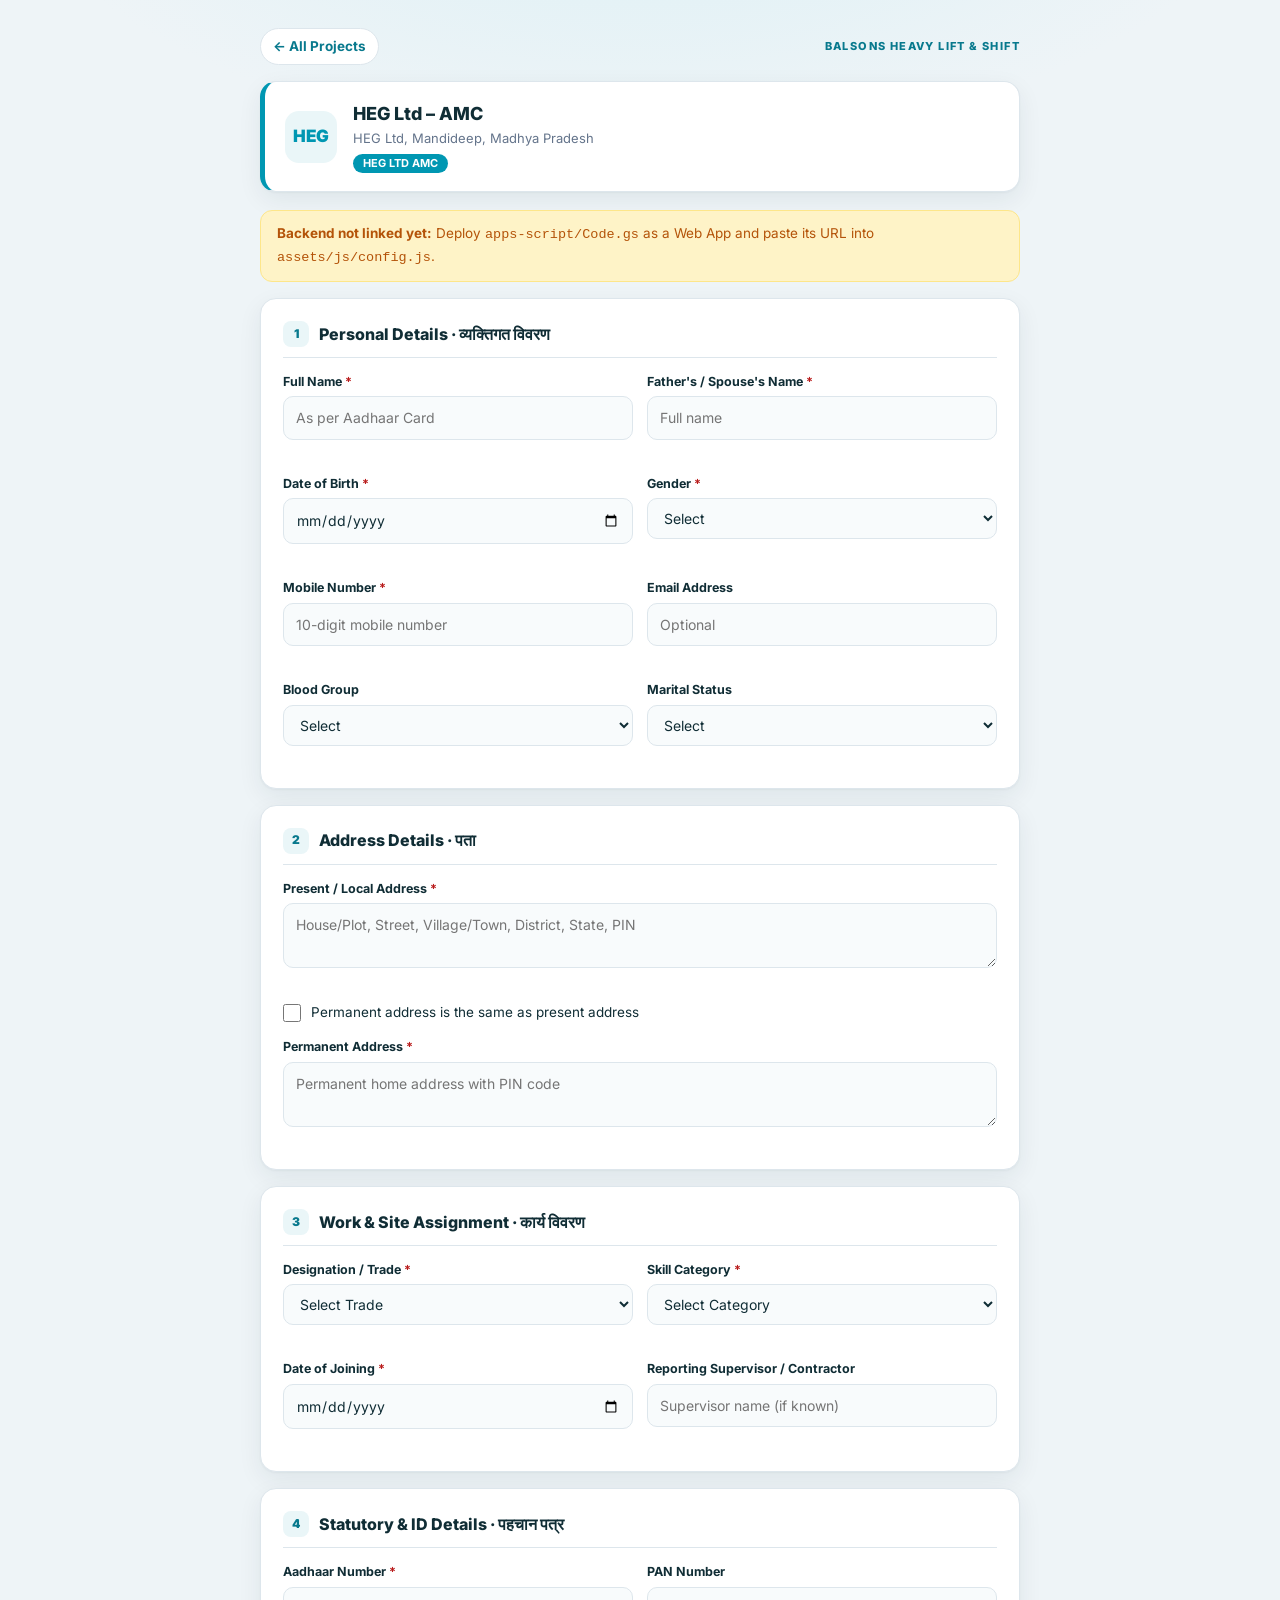
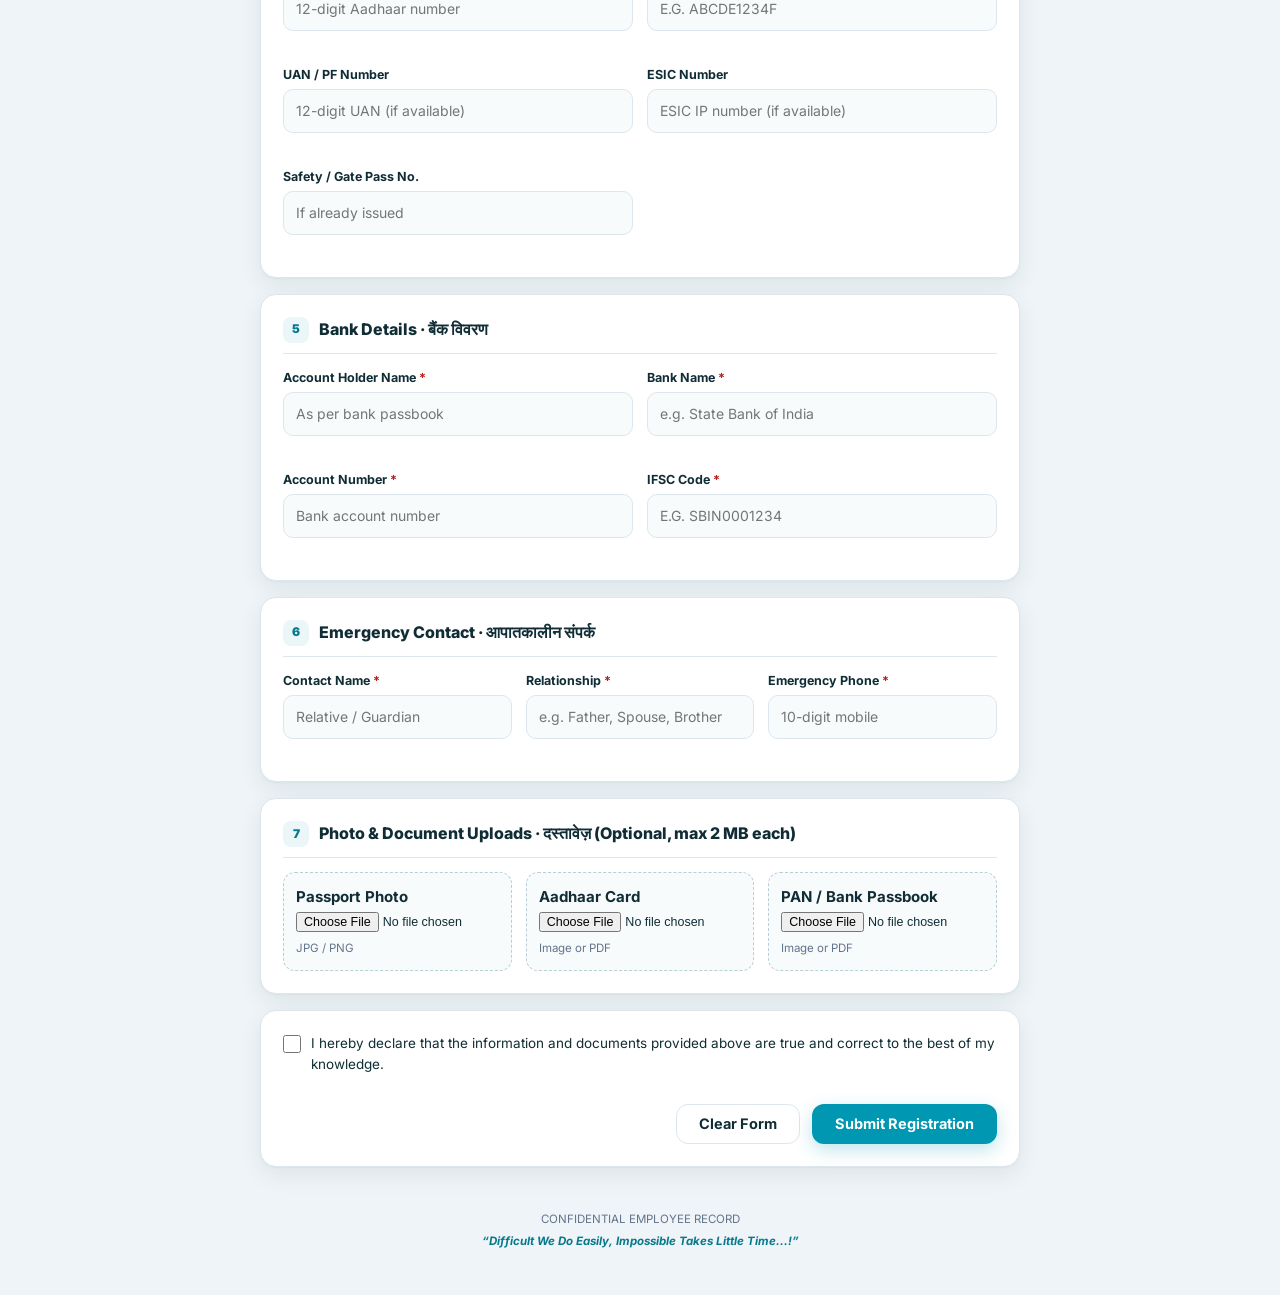
==== register-heg-amc.html @ c3052156 "Initial BALSONS Employee Registration platform" ====
<!DOCTYPE html>
<html lang="en">
<head>
  <meta charset="UTF-8" />
  <meta name="viewport" content="width=device-width,initial-scale=1,viewport-fit=cover" />
  <meta name="theme-color" content="#0097B2" />
  <title>BALSONS | HEG Ltd – AMC Registration</title>
  <link rel="preconnect" href="https://fonts.gstatic.com" crossorigin />
  <link href="https://fonts.googleapis.com/css2?family=Inter:wght@400;600;700;800;900&display=swap" rel="stylesheet" />
  <link rel="stylesheet" href="assets/css/styles.css" />
</head>
<body data-project="heg-amc">
  <main id="app" class="wrap"></main>

  <footer class="foot">
    CONFIDENTIAL EMPLOYEE RECORD
    <div class="slogan">“Difficult We Do Easily, Impossible Takes Little Time...!”</div>
  </footer>

  <script src="assets/js/config.js"></script>
  <script src="assets/js/app.js"></script>
</body>
</html>
---- assets/css/styles.css ----
:root {
  --brand: #0097b2;
  --brand-dark: #08798d;
  --brand-soft: #eaf6f8;
  --ink: #102d35;
  --muted: #64748b;
  --line: #dde6ec;
  --bg: #eef4f7;
  --card: #ffffff;
  --ok: #0f766e;
  --ok-soft: #ccfbf1;
  --err: #b91c1c;
  --err-soft: #fee2e2;
  --warn: #b45309;
  --warn-soft: #fef3c7;
  --radius: 16px;
  --shadow: 0 1px 2px rgba(16, 45, 53, 0.04), 0 8px 24px rgba(16, 45, 53, 0.07);
}

* {
  box-sizing: border-box;
  margin: 0;
  padding: 0;
}

body {
  font: 15px/1.55 'Inter', system-ui, -apple-system, 'Segoe UI', sans-serif;
  color: var(--ink);
  background: radial-gradient(900px 420px at 50% -150px, #dbf0f5, transparent 70%), var(--bg);
  min-height: 100vh;
  display: flex;
  flex-direction: column;
  align-items: center;
  padding: 28px 16px 48px;
  -webkit-font-smoothing: antialiased;
}

.wrap {
  width: min(760px, 100%);
}

.wrap-narrow {
  width: min(620px, 100%);
}

.brand-head {
  text-align: center;
  margin-bottom: 22px;
}

.logo {
  height: 56px;
  width: auto;
  margin-bottom: 12px;
}

.eyebrow {
  font-size: 11px;
  font-weight: 800;
  letter-spacing: 1.4px;
  color: var(--brand-dark);
  text-transform: uppercase;
}

h1 {
  font-size: clamp(22px, 5vw, 30px);
  font-weight: 900;
  line-height: 1.2;
  margin: 4px 0 6px;
}

.sub {
  color: var(--muted);
  font-size: 14px;
}

.sub span {
  display: block;
  font-size: 13px;
  margin-top: 2px;
}

/* Portal Cards */
.list {
  display: grid;
  gap: 14px;
  margin-top: 22px;
}

a.p {
  display: flex;
  align-items: center;
  gap: 16px;
  background: var(--card);
  border: 1px solid var(--line);
  border-radius: var(--radius);
  padding: 20px;
  text-decoration: none;
  color: inherit;
  box-shadow: var(--shadow);
  transition: 0.18s ease;
}

a.p:hover,
a.p:focus-visible {
  border-color: var(--brand);
  transform: translateY(-2px);
  box-shadow: 0 12px 28px rgba(0, 151, 178, 0.16);
  outline: none;
}

.ic {
  width: 52px;
  height: 52px;
  border-radius: 14px;
  background: var(--brand-soft);
  color: var(--brand);
  display: grid;
  place-items: center;
  flex: none;
  font-weight: 900;
  font-size: 17px;
}

.p b {
  display: block;
  font-size: 17px;
  font-weight: 800;
}

.p small {
  display: block;
  color: var(--muted);
  font-size: 13px;
}

.p code {
  display: inline-block;
  margin-top: 6px;
  font: 700 11px/1 'Inter', sans-serif;
  background: var(--brand);
  color: #fff;
  border-radius: 99px;
  padding: 4px 10px;
  letter-spacing: 0.3px;
}

.go {
  margin-left: auto;
  width: 38px;
  height: 38px;
  border-radius: 50%;
  background: var(--brand);
  color: #fff;
  display: grid;
  place-items: center;
  flex: none;
}

.go svg {
  width: 18px;
  height: 18px;
  stroke: currentColor;
  fill: none;
  stroke-width: 2.5;
  stroke-linecap: round;
  stroke-linejoin: round;
}

/* Registration Form Layout */
.topbar {
  display: flex;
  align-items: center;
  justify-content: space-between;
  gap: 12px;
  margin-bottom: 16px;
}

.back-link {
  display: inline-flex;
  align-items: center;
  gap: 6px;
  color: var(--brand-dark);
  text-decoration: none;
  font-weight: 700;
  font-size: 13.5px;
  padding: 7px 12px;
  border-radius: 99px;
  background: var(--card);
  border: 1px solid var(--line);
  transition: 0.15s ease;
}

.back-link:hover {
  border-color: var(--brand);
  background: var(--brand-soft);
}

.project-banner {
  background: var(--card);
  border: 1px solid var(--line);
  border-left: 5px solid var(--brand);
  border-radius: var(--radius);
  padding: 18px 20px;
  box-shadow: var(--shadow);
  display: flex;
  align-items: center;
  gap: 16px;
  margin-bottom: 18px;
}

.project-banner .meta b {
  display: block;
  font-size: 18px;
  font-weight: 800;
}

.project-banner .meta small {
  display: block;
  color: var(--muted);
  font-size: 13px;
}

.project-banner code {
  display: inline-block;
  margin-top: 6px;
  font: 700 11px/1 'Inter', sans-serif;
  background: var(--brand);
  color: #fff;
  border-radius: 99px;
  padding: 4px 10px;
}

.alert {
  padding: 12px 16px;
  border-radius: 12px;
  font-size: 13.5px;
  margin-bottom: 16px;
  border: 1px solid transparent;
}

.alert-warn {
  background: var(--warn-soft);
  color: var(--warn);
  border-color: #fde68a;
}

.alert-err {
  background: var(--err-soft);
  color: var(--err);
  border-color: #fecaca;
}

.alert-ok {
  background: var(--ok-soft);
  color: var(--ok);
  border-color: #99f6e4;
}

.card {
  background: var(--card);
  border: 1px solid var(--line);
  border-radius: var(--radius);
  padding: 22px;
  box-shadow: var(--shadow);
  margin-bottom: 16px;
}

.card-title {
  display: flex;
  align-items: center;
  gap: 10px;
  font-size: 16px;
  font-weight: 800;
  margin-bottom: 14px;
  padding-bottom: 10px;
  border-bottom: 1px solid var(--line);
}

.step-badge {
  width: 26px;
  height: 26px;
  border-radius: 8px;
  background: var(--brand-soft);
  color: var(--brand-dark);
  display: grid;
  place-items: center;
  font-size: 12px;
  font-weight: 900;
  flex: none;
}

.grid-2 {
  display: grid;
  grid-template-columns: repeat(2, minmax(0, 1fr));
  gap: 14px;
}

.grid-3 {
  display: grid;
  grid-template-columns: repeat(3, minmax(0, 1fr));
  gap: 14px;
}

.full {
  grid-column: 1 / -1;
}

@media (max-width: 640px) {
  .grid-2,
  .grid-3 {
    grid-template-columns: 1fr;
  }
}

.field {
  display: flex;
  flex-direction: column;
  gap: 5px;
}

.field label {
  font-size: 12.5px;
  font-weight: 700;
  color: var(--ink);
}

.req {
  color: var(--err);
}

.hint {
  font-size: 11.5px;
  color: var(--muted);
}

.field input,
.field select,
.field textarea {
  width: 100%;
  font: inherit;
  font-size: 14px;
  color: var(--ink);
  background: #f8fbfc;
  border: 1px solid var(--line);
  border-radius: 10px;
  padding: 10px 12px;
  transition: 0.15s ease;
}

.field input:focus,
.field select:focus,
.field textarea:focus {
  outline: none;
  background: #fff;
  border-color: var(--brand);
  box-shadow: 0 0 0 3px rgba(0, 151, 178, 0.14);
}

.field input.invalid,
.field select.invalid,
.field textarea.invalid {
  border-color: var(--err);
  background: #fffafa;
}

.field-err {
  font-size: 11.5px;
  color: var(--err);
  font-weight: 600;
  min-height: 15px;
}

.check-row {
  display: flex;
  align-items: flex-start;
  gap: 10px;
  font-size: 13.5px;
  cursor: pointer;
}

.check-row input[type='checkbox'] {
  width: 18px;
  height: 18px;
  margin-top: 2px;
  accent-color: var(--brand);
  flex: none;
}

.file-box {
  border: 1.5px dashed #b9ced7;
  border-radius: 12px;
  padding: 12px;
  background: #f8fbfc;
}

.file-box input[type='file'] {
  width: 100%;
  font-size: 12.5px;
  background: transparent;
  border: none;
  padding: 4px 0;
}

.file-status {
  font-size: 11.5px;
  color: var(--muted);
  margin-top: 4px;
}

.actions {
  display: flex;
  flex-wrap: wrap;
  gap: 12px;
  justify-content: flex-end;
  margin-top: 8px;
}

.btn {
  appearance: none;
  border: 1px solid transparent;
  border-radius: 12px;
  padding: 12px 22px;
  font: 700 14.5px/1 'Inter', sans-serif;
  cursor: pointer;
  transition: 0.16s ease;
  display: inline-flex;
  align-items: center;
  justify-content: center;
  gap: 8px;
}

.btn-primary {
  background: var(--brand);
  color: #fff;
  box-shadow: 0 6px 18px rgba(0, 151, 178, 0.25);
}

.btn-primary:hover:not(:disabled) {
  background: var(--brand-dark);
  transform: translateY(-1px);
}

.btn-primary:disabled {
  opacity: 0.65;
  cursor: not-allowed;
}

.btn-ghost {
  background: var(--card);
  color: var(--ink);
  border-color: var(--line);
}

.btn-ghost:hover {
  border-color: var(--brand);
  color: var(--brand-dark);
}

.success-panel {
  text-align: center;
  padding: 32px 24px;
}

.success-icon {
  width: 60px;
  height: 60px;
  border-radius: 50%;
  background: var(--ok-soft);
  color: var(--ok);
  display: grid;
  place-items: center;
  font-size: 28px;
  font-weight: 900;
  margin: 0 auto 14px;
}

.reg-id {
  display: inline-block;
  margin: 12px 0;
  padding: 8px 16px;
  border-radius: 99px;
  background: var(--brand-soft);
  color: var(--brand-dark);
  font-weight: 800;
  font-size: 15px;
  letter-spacing: 0.4px;
}

.foot {
  margin-top: 28px;
  font-size: 11.5px;
  color: var(--muted);
  text-align: center;
}

.slogan {
  font-style: italic;
  font-weight: 700;
  color: var(--brand-dark);
  margin-top: 4px;
}

.hidden {
  display: none !important;
}
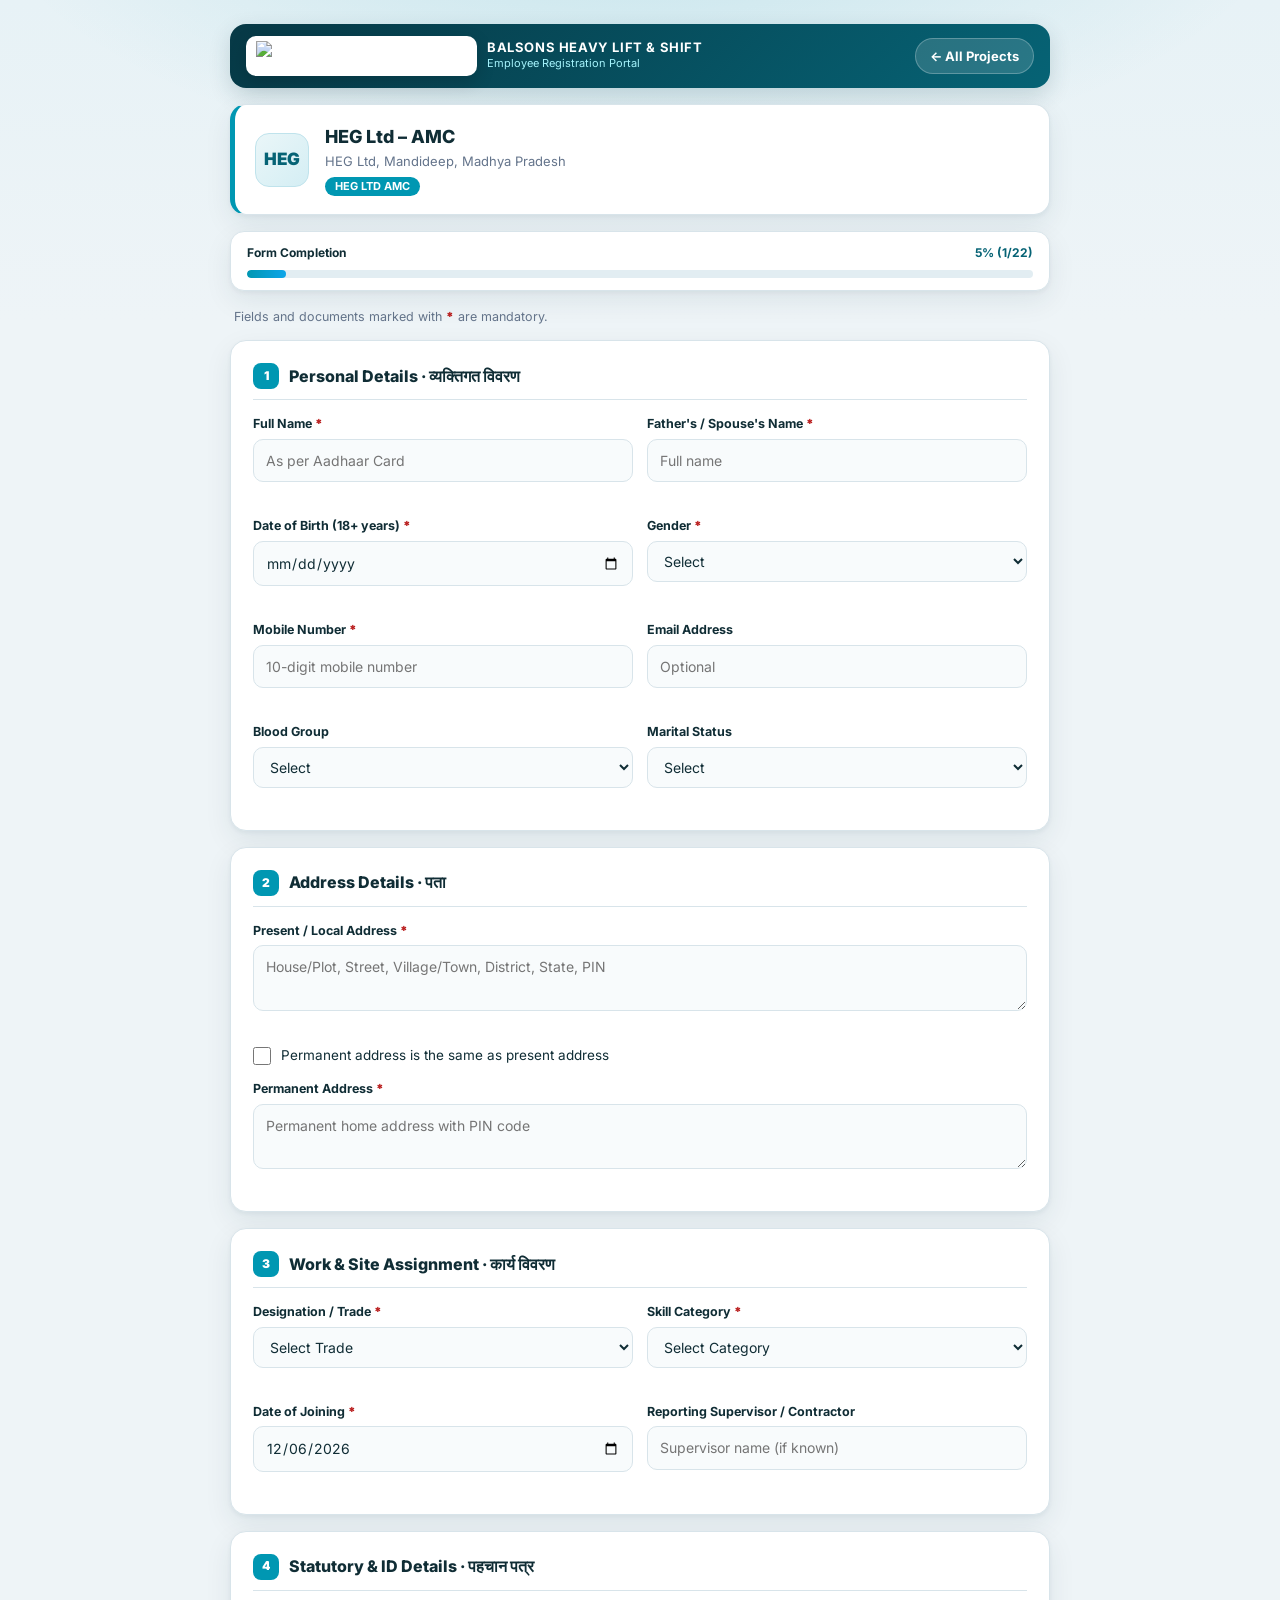
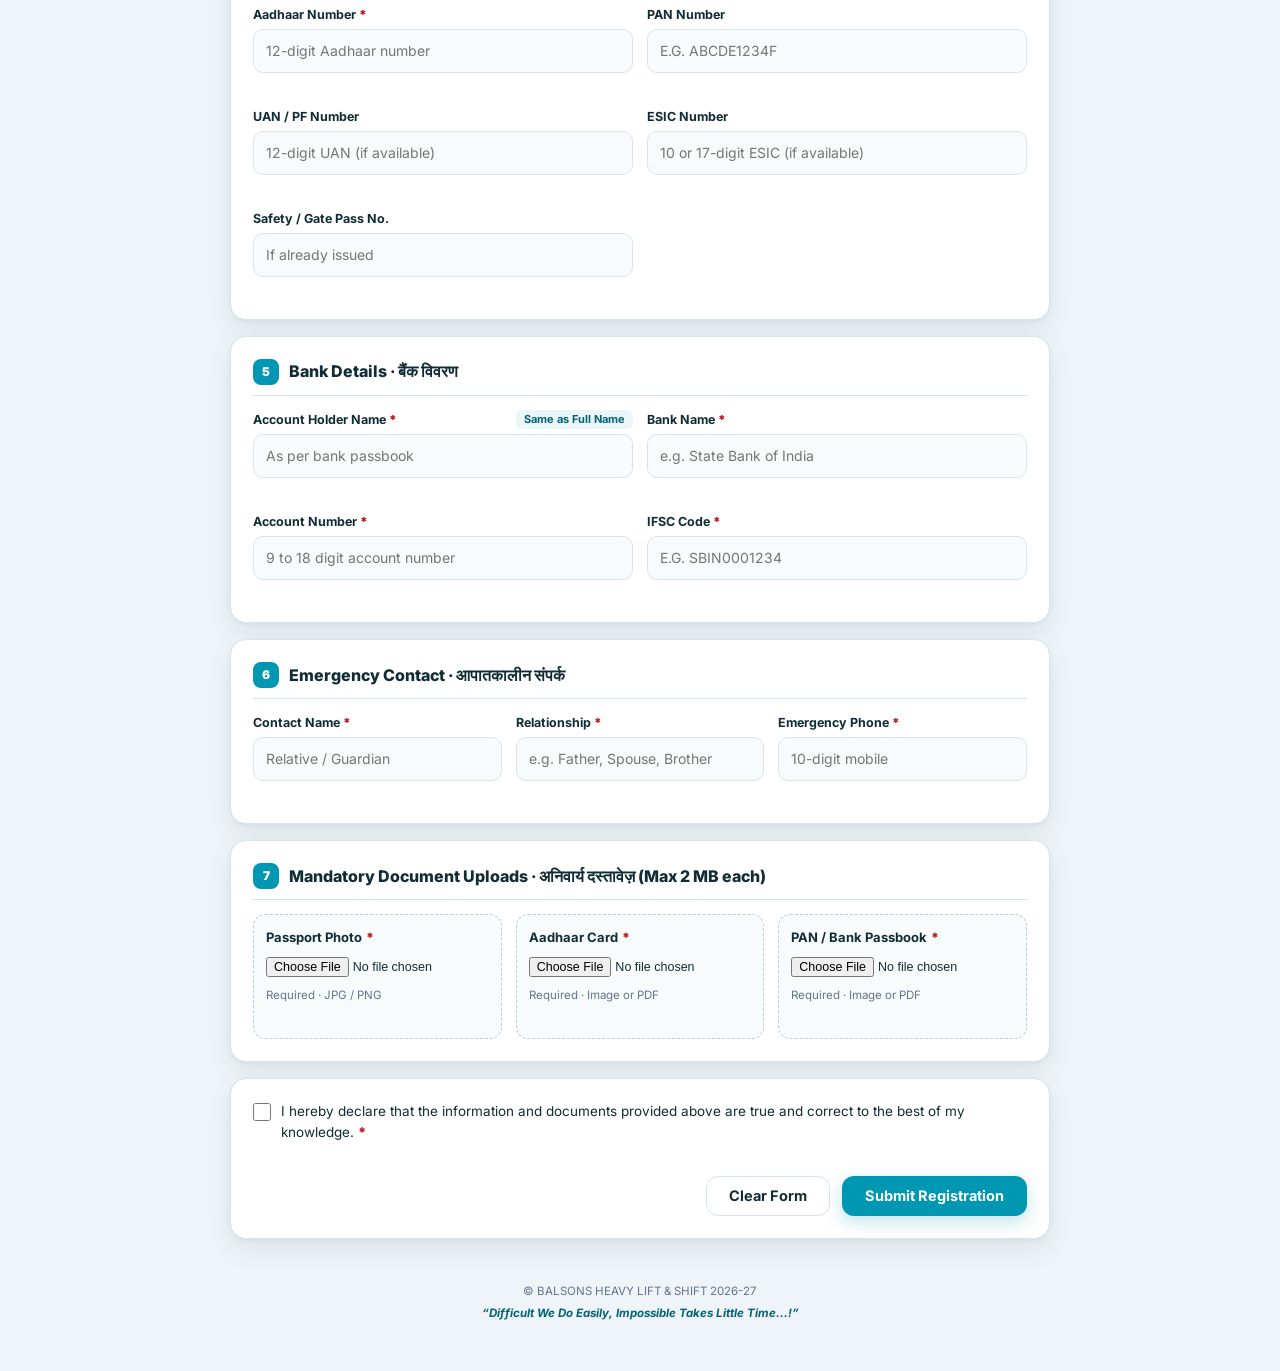
==== commit 796097bb: "Preserve user footer and title updates" ====
--- a/register-heg-amc.html
+++ b/register-heg-amc.html
@@ -4,7 +4,7 @@
   <meta charset="UTF-8" />
   <meta name="viewport" content="width=device-width,initial-scale=1,viewport-fit=cover" />
   <meta name="theme-color" content="#0097B2" />
-  <title>BALSONS | HEG Ltd – AMC Registration</title>
+  <title>BALSONS | HEG Ltd – AMC 2026-27 Registration</title>
   <link rel="preconnect" href="https://fonts.gstatic.com" crossorigin />
   <link href="https://fonts.googleapis.com/css2?family=Inter:wght@400;600;700;800;900&display=swap" rel="stylesheet" />
   <link rel="stylesheet" href="assets/css/styles.css" />
@@ -12,10 +12,11 @@
 <body data-project="heg-amc">
   <main id="app" class="wrap"></main>
 
-  <footer class="foot">
-    CONFIDENTIAL EMPLOYEE RECORD
-    <div class="slogan">“Difficult We Do Easily, Impossible Takes Little Time...!”</div>
-  </footer>
+ <footer class="foot">
+      
+   © BALSONS HEAVY LIFT &amp; SHIFT 2026-27
+            <div class="slogan">“Difficult We Do Easily, Impossible Takes Little Time...!”</div>
+    </footer>
 
   <script src="assets/js/config.js"></script>
   <script src="assets/js/app.js"></script>
--- a/assets/css/styles.css
+++ b/assets/css/styles.css
@@ -1,10 +1,12 @@
 :root {
   --brand: #0097b2;
-  --brand-dark: #08798d;
+  --brand-dark: #066375;
+  --brand-deep: #073946;
   --brand-soft: #eaf6f8;
+  --accent: #f59e0b;
   --ink: #102d35;
   --muted: #64748b;
-  --line: #dde6ec;
+  --line: #d8e4ea;
   --bg: #eef4f7;
   --card: #ffffff;
   --ok: #0f766e;
@@ -14,7 +16,7 @@
   --warn: #b45309;
   --warn-soft: #fef3c7;
   --radius: 16px;
-  --shadow: 0 1px 2px rgba(16, 45, 53, 0.04), 0 8px 24px rgba(16, 45, 53, 0.07);
+  --shadow: 0 2px 4px rgba(7, 57, 70, 0.05), 0 10px 28px rgba(7, 57, 70, 0.08);
 }
 
 * {
@@ -26,73 +28,277 @@
 body {
   font: 15px/1.55 'Inter', system-ui, -apple-system, 'Segoe UI', sans-serif;
   color: var(--ink);
-  background: radial-gradient(900px 420px at 50% -150px, #dbf0f5, transparent 70%), var(--bg);
+  background:
+    radial-gradient(950px 420px at 50% -120px, rgba(0, 151, 178, 0.16), transparent 70%),
+    linear-gradient(180deg, #e7f2f6 0%, var(--bg) 320px);
   min-height: 100vh;
   display: flex;
   flex-direction: column;
   align-items: center;
-  padding: 28px 16px 48px;
+  padding: 24px 16px 48px;
   -webkit-font-smoothing: antialiased;
 }
 
 .wrap {
-  width: min(760px, 100%);
+  width: min(820px, 100%);
 }
 
 .wrap-narrow {
-  width: min(620px, 100%);
-}
-
-.brand-head {
+  width: min(700px, 100%);
+}
+
+/* BALSONS Hero Brand Banner (Portal) */
+.hero-brand {
+  position: relative;
+  overflow: hidden;
+  background: linear-gradient(135deg, var(--brand-deep) 0%, var(--brand-dark) 55%, var(--brand) 100%);
+  color: #fff;
+  border-radius: 22px;
+  padding: 28px 24px 26px;
   text-align: center;
-  margin-bottom: 22px;
+  box-shadow: 0 16px 36px rgba(7, 57, 70, 0.22);
+  margin-bottom: 18px;
+}
+
+.hero-brand::before {
+  content: "";
+  position: absolute;
+  inset: 0;
+  background-image:
+    linear-gradient(rgba(255, 255, 255, 0.06) 1px, transparent 1px),
+    linear-gradient(90deg, rgba(255, 255, 255, 0.06) 1px, transparent 1px);
+  background-size: 28px 28px;
+  pointer-events: none;
+}
+
+.hero-brand > * {
+  position: relative;
+  z-index: 1;
+}
+
+.logo-frame {
+  display: inline-flex;
+  align-items: center;
+  justify-content: center;
+  background: #ffffff;
+  padding: 10px 18px;
+  border-radius: 14px;
+  box-shadow: 0 6px 18px rgba(0, 0, 0, 0.16);
+  margin-bottom: 14px;
 }
 
 .logo {
-  height: 56px;
+  height: 50px;
   width: auto;
-  margin-bottom: 12px;
+  display: block;
 }
 
 .eyebrow {
+  font-size: 11.5px;
+  font-weight: 800;
+  letter-spacing: 1.8px;
+  color: #a5f3fc;
+  text-transform: uppercase;
+}
+
+.hero-brand h1 {
+  font-size: clamp(23px, 5vw, 32px);
+  font-weight: 900;
+  line-height: 1.18;
+  margin: 6px 0 8px;
+  color: #fff;
+}
+
+.hero-brand .sub {
+  color: rgba(255, 255, 255, 0.92);
+  font-size: 14px;
+}
+
+.hero-brand .sub span {
+  display: block;
+  font-size: 13px;
+  color: #cffafe;
+  margin-top: 3px;
+}
+
+.hero-pills {
+  display: flex;
+  flex-wrap: wrap;
+  justify-content: center;
+  gap: 8px;
+  margin-top: 14px;
+}
+
+.hero-pill {
+  display: inline-flex;
+  align-items: center;
+  gap: 8px;
+  padding: 5px 14px;
+  border-radius: 99px;
+  background: rgba(255, 255, 255, 0.14);
+  border: 1px solid rgba(255, 255, 255, 0.25);
   font-size: 11px;
+  font-weight: 700;
+  letter-spacing: 0.5px;
+  color: #fff;
+}
+
+.hero-pill .dot {
+  width: 7px;
+  height: 7px;
+  border-radius: 50%;
+  background: var(--accent);
+}
+
+.hero-pill .dot.online {
+  background: #34d399;
+  box-shadow: 0 0 0 3px rgba(52, 211, 153, 0.25);
+}
+
+/* Portal Stats Strip */
+.stats-strip {
+  display: grid;
+  grid-template-columns: repeat(3, minmax(0, 1fr));
+  gap: 10px;
+  margin-bottom: 18px;
+}
+
+@media (max-width: 540px) {
+  .stats-strip {
+    grid-template-columns: 1fr;
+  }
+}
+
+.stat-box {
+  background: var(--card);
+  border: 1px solid var(--line);
+  border-radius: 14px;
+  padding: 12px 14px;
+  box-shadow: var(--shadow);
+  display: flex;
+  align-items: center;
+  gap: 10px;
+}
+
+.stat-ic {
+  width: 36px;
+  height: 36px;
+  border-radius: 10px;
+  background: var(--brand-soft);
+  color: var(--brand-dark);
+  display: grid;
+  place-items: center;
+  font-weight: 900;
+  font-size: 15px;
+  flex: none;
+}
+
+.stat-box b {
+  display: block;
+  font-size: 13px;
   font-weight: 800;
-  letter-spacing: 1.4px;
-  color: var(--brand-dark);
+  line-height: 1.2;
+}
+
+.stat-box small {
+  display: block;
+  font-size: 11.5px;
+  color: var(--muted);
+}
+
+/* Registration Top Brand Bar */
+.brand-topbar {
+  display: flex;
+  align-items: center;
+  justify-content: space-between;
+  gap: 12px;
+  background: linear-gradient(135deg, var(--brand-deep) 0%, var(--brand-dark) 100%);
+  color: #fff;
+  padding: 12px 16px;
+  border-radius: 16px;
+  margin-bottom: 16px;
+  box-shadow: 0 8px 22px rgba(7, 57, 70, 0.16);
+}
+
+.brand-mini {
+  display: flex;
+  align-items: center;
+  gap: 10px;
+}
+
+.brand-mini .logo-frame {
+  margin: 0;
+  padding: 5px 10px;
+  border-radius: 10px;
+}
+
+.brand-mini .logo {
+  height: 30px;
+}
+
+.brand-mini-text b {
+  display: block;
+  font-size: 13px;
+  letter-spacing: 0.6px;
+  line-height: 1.2;
+}
+
+.brand-mini-text small {
+  display: block;
+  font-size: 11px;
+  color: #a5f3fc;
+}
+
+.back-link {
+  display: inline-flex;
+  align-items: center;
+  gap: 6px;
+  color: #fff;
+  text-decoration: none;
+  font-weight: 700;
+  font-size: 13px;
+  padding: 7px 14px;
+  border-radius: 99px;
+  background: rgba(255, 255, 255, 0.14);
+  border: 1px solid rgba(255, 255, 255, 0.25);
+  transition: 0.15s ease;
+  white-space: nowrap;
+}
+
+.back-link:hover {
+  background: rgba(255, 255, 255, 0.24);
+}
+
+/* Portal Cards & Checklist */
+.section-head {
+  display: flex;
+  align-items: center;
+  justify-content: space-between;
+  gap: 10px;
+  margin: 4px 4px 10px;
+}
+
+.section-label {
+  font-size: 12px;
+  font-weight: 800;
+  letter-spacing: 1px;
   text-transform: uppercase;
-}
-
-h1 {
-  font-size: clamp(22px, 5vw, 30px);
-  font-weight: 900;
-  line-height: 1.2;
-  margin: 4px 0 6px;
-}
-
-.sub {
-  color: var(--muted);
-  font-size: 14px;
-}
-
-.sub span {
-  display: block;
-  font-size: 13px;
-  margin-top: 2px;
-}
-
-/* Portal Cards */
+  color: var(--brand-dark);
+}
+
 .list {
   display: grid;
   gap: 14px;
-  margin-top: 22px;
 }
 
 a.p {
+  position: relative;
   display: flex;
   align-items: center;
   gap: 16px;
   background: var(--card);
   border: 1px solid var(--line);
+  border-left: 5px solid var(--brand);
   border-radius: var(--radius);
   padding: 20px;
   text-decoration: none;
@@ -105,16 +311,17 @@
 a.p:focus-visible {
   border-color: var(--brand);
   transform: translateY(-2px);
-  box-shadow: 0 12px 28px rgba(0, 151, 178, 0.16);
+  box-shadow: 0 14px 30px rgba(0, 151, 178, 0.18);
   outline: none;
 }
 
 .ic {
-  width: 52px;
-  height: 52px;
+  width: 54px;
+  height: 54px;
   border-radius: 14px;
-  background: var(--brand-soft);
-  color: var(--brand);
+  background: linear-gradient(135deg, var(--brand-soft), #d4eef4);
+  color: var(--brand-dark);
+  border: 1px solid #bfe3ec;
   display: grid;
   place-items: center;
   flex: none;
@@ -126,6 +333,7 @@
   display: block;
   font-size: 17px;
   font-weight: 800;
+  color: var(--ink);
 }
 
 .p small {
@@ -134,27 +342,51 @@
   font-size: 13px;
 }
 
+.p-tags {
+  display: flex;
+  flex-wrap: wrap;
+  align-items: center;
+  gap: 6px;
+  margin-top: 7px;
+}
+
 .p code {
   display: inline-block;
-  margin-top: 6px;
   font: 700 11px/1 'Inter', sans-serif;
   background: var(--brand);
   color: #fff;
   border-radius: 99px;
-  padding: 4px 10px;
+  padding: 5px 10px;
   letter-spacing: 0.3px;
+}
+
+.p .status-tag {
+  font-size: 10.5px;
+  font-weight: 800;
+  text-transform: uppercase;
+  letter-spacing: 0.4px;
+  background: #dcfce7;
+  color: #166534;
+  border-radius: 99px;
+  padding: 4px 9px;
 }
 
 .go {
   margin-left: auto;
-  width: 38px;
-  height: 38px;
+  width: 40px;
+  height: 40px;
   border-radius: 50%;
   background: var(--brand);
   color: #fff;
   display: grid;
   place-items: center;
   flex: none;
+  transition: 0.18s ease;
+}
+
+a.p:hover .go {
+  background: var(--brand-dark);
+  transform: translateX(2px);
 }
 
 .go svg {
@@ -167,35 +399,101 @@
   stroke-linejoin: round;
 }
 
-/* Registration Form Layout */
-.topbar {
-  display: flex;
-  align-items: center;
-  justify-content: space-between;
-  gap: 12px;
-  margin-bottom: 16px;
-}
-
-.back-link {
-  display: inline-flex;
-  align-items: center;
-  gap: 6px;
-  color: var(--brand-dark);
-  text-decoration: none;
-  font-weight: 700;
-  font-size: 13.5px;
-  padding: 7px 12px;
-  border-radius: 99px;
+.prep-card {
+  margin-top: 18px;
   background: var(--card);
   border: 1px solid var(--line);
-  transition: 0.15s ease;
-}
-
-.back-link:hover {
-  border-color: var(--brand);
+  border-radius: var(--radius);
+  padding: 18px 20px;
+  box-shadow: var(--shadow);
+}
+
+.prep-card h3 {
+  font-size: 13px;
+  font-weight: 800;
+  color: var(--brand-dark);
+  text-transform: uppercase;
+  letter-spacing: 0.6px;
+  margin-bottom: 12px;
+}
+
+.prep-grid {
+  display: grid;
+  grid-template-columns: repeat(2, minmax(0, 1fr));
+  gap: 10px 14px;
+  font-size: 13px;
+  color: var(--ink);
+}
+
+@media (max-width: 520px) {
+  .prep-grid {
+    grid-template-columns: 1fr;
+  }
+}
+
+.prep-item {
+  display: flex;
+  align-items: center;
+  gap: 8px;
+}
+
+.prep-item span {
+  width: 20px;
+  height: 20px;
+  border-radius: 6px;
   background: var(--brand-soft);
-}
-
+  color: var(--brand-dark);
+  display: grid;
+  place-items: center;
+  font-size: 11px;
+  font-weight: 900;
+  flex: none;
+}
+
+/* Progress Bar */
+.progress-card {
+  background: var(--card);
+  border: 1px solid var(--line);
+  border-radius: 14px;
+  padding: 12px 16px;
+  box-shadow: var(--shadow);
+  margin-bottom: 16px;
+  position: sticky;
+  top: 10px;
+  z-index: 20;
+}
+
+.progress-head {
+  display: flex;
+  align-items: center;
+  justify-content: space-between;
+  font-size: 12px;
+  font-weight: 700;
+  color: var(--ink);
+  margin-bottom: 7px;
+}
+
+.progress-head span:last-child {
+  color: var(--brand-dark);
+}
+
+.progress-track {
+  width: 100%;
+  height: 8px;
+  border-radius: 99px;
+  background: #e2edf2;
+  overflow: hidden;
+}
+
+.progress-fill {
+  height: 100%;
+  width: 0%;
+  background: linear-gradient(90deg, var(--brand), #0ea5e9);
+  border-radius: 99px;
+  transition: width 0.25s ease;
+}
+
+/* Registration Form Layout */
 .project-banner {
   background: var(--card);
   border: 1px solid var(--line);
@@ -206,7 +504,7 @@
   display: flex;
   align-items: center;
   gap: 16px;
-  margin-bottom: 18px;
+  margin-bottom: 16px;
 }
 
 .project-banner .meta b {
@@ -229,6 +527,13 @@
   color: #fff;
   border-radius: 99px;
   padding: 4px 10px;
+}
+
+.mandatory-note {
+  font-size: 12.5px;
+  color: var(--muted);
+  margin-bottom: 14px;
+  padding-left: 4px;
 }
 
 .alert {
@@ -281,8 +586,8 @@
   width: 26px;
   height: 26px;
   border-radius: 8px;
-  background: var(--brand-soft);
-  color: var(--brand-dark);
+  background: var(--brand);
+  color: #fff;
   display: grid;
   place-items: center;
   font-size: 12px;
@@ -319,14 +624,36 @@
   gap: 5px;
 }
 
+.field-label-row {
+  display: flex;
+  align-items: center;
+  justify-content: space-between;
+  gap: 8px;
+}
+
 .field label {
   font-size: 12.5px;
   font-weight: 700;
   color: var(--ink);
 }
 
+.mini-btn {
+  border: none;
+  background: var(--brand-soft);
+  color: var(--brand-dark);
+  font: 700 11px/1 'Inter', sans-serif;
+  padding: 4px 8px;
+  border-radius: 6px;
+  cursor: pointer;
+}
+
+.mini-btn:hover {
+  background: #cdebf2;
+}
+
 .req {
   color: var(--err);
+  font-weight: 900;
 }
 
 .hint {
@@ -359,7 +686,8 @@
 
 .field input.invalid,
 .field select.invalid,
-.field textarea.invalid {
+.field textarea.invalid,
+.file-box.invalid {
   border-color: var(--err);
   background: #fffafa;
 }
@@ -392,6 +720,19 @@
   border-radius: 12px;
   padding: 12px;
   background: #f8fbfc;
+  display: flex;
+  flex-direction: column;
+  gap: 6px;
+  transition: 0.15s ease;
+}
+
+.file-box.ready {
+  border-color: var(--ok);
+  background: #f0fdfa;
+}
+
+.file-box label {
+  font-size: 13px;
 }
 
 .file-box input[type='file'] {
@@ -402,10 +743,17 @@
   padding: 4px 0;
 }
 
+.file-preview {
+  width: 64px;
+  height: 64px;
+  object-fit: cover;
+  border-radius: 10px;
+  border: 1px solid var(--line);
+}
+
 .file-status {
   font-size: 11.5px;
   color: var(--muted);
-  margin-top: 4px;
 }
 
 .actions {
@@ -413,7 +761,7 @@
   flex-wrap: wrap;
   gap: 12px;
   justify-content: flex-end;
-  margin-top: 8px;
+  margin-top: 12px;
 }
 
 .btn {
@@ -428,6 +776,7 @@
   align-items: center;
   justify-content: center;
   gap: 8px;
+  text-decoration: none;
 }
 
 .btn-primary {
@@ -478,13 +827,13 @@
 .reg-id {
   display: inline-block;
   margin: 12px 0;
-  padding: 8px 16px;
+  padding: 8px 18px;
   border-radius: 99px;
   background: var(--brand-soft);
   color: var(--brand-dark);
   font-weight: 800;
-  font-size: 15px;
-  letter-spacing: 0.4px;
+  font-size: 16px;
+  letter-spacing: 0.5px;
 }
 
 .foot {
@@ -504,3 +853,15 @@
 .hidden {
   display: none !important;
 }
+
+@media print {
+  body {
+    background: #fff;
+    padding: 0;
+  }
+  .brand-topbar,
+  .actions,
+  .progress-card {
+    display: none !important;
+  }
+}
